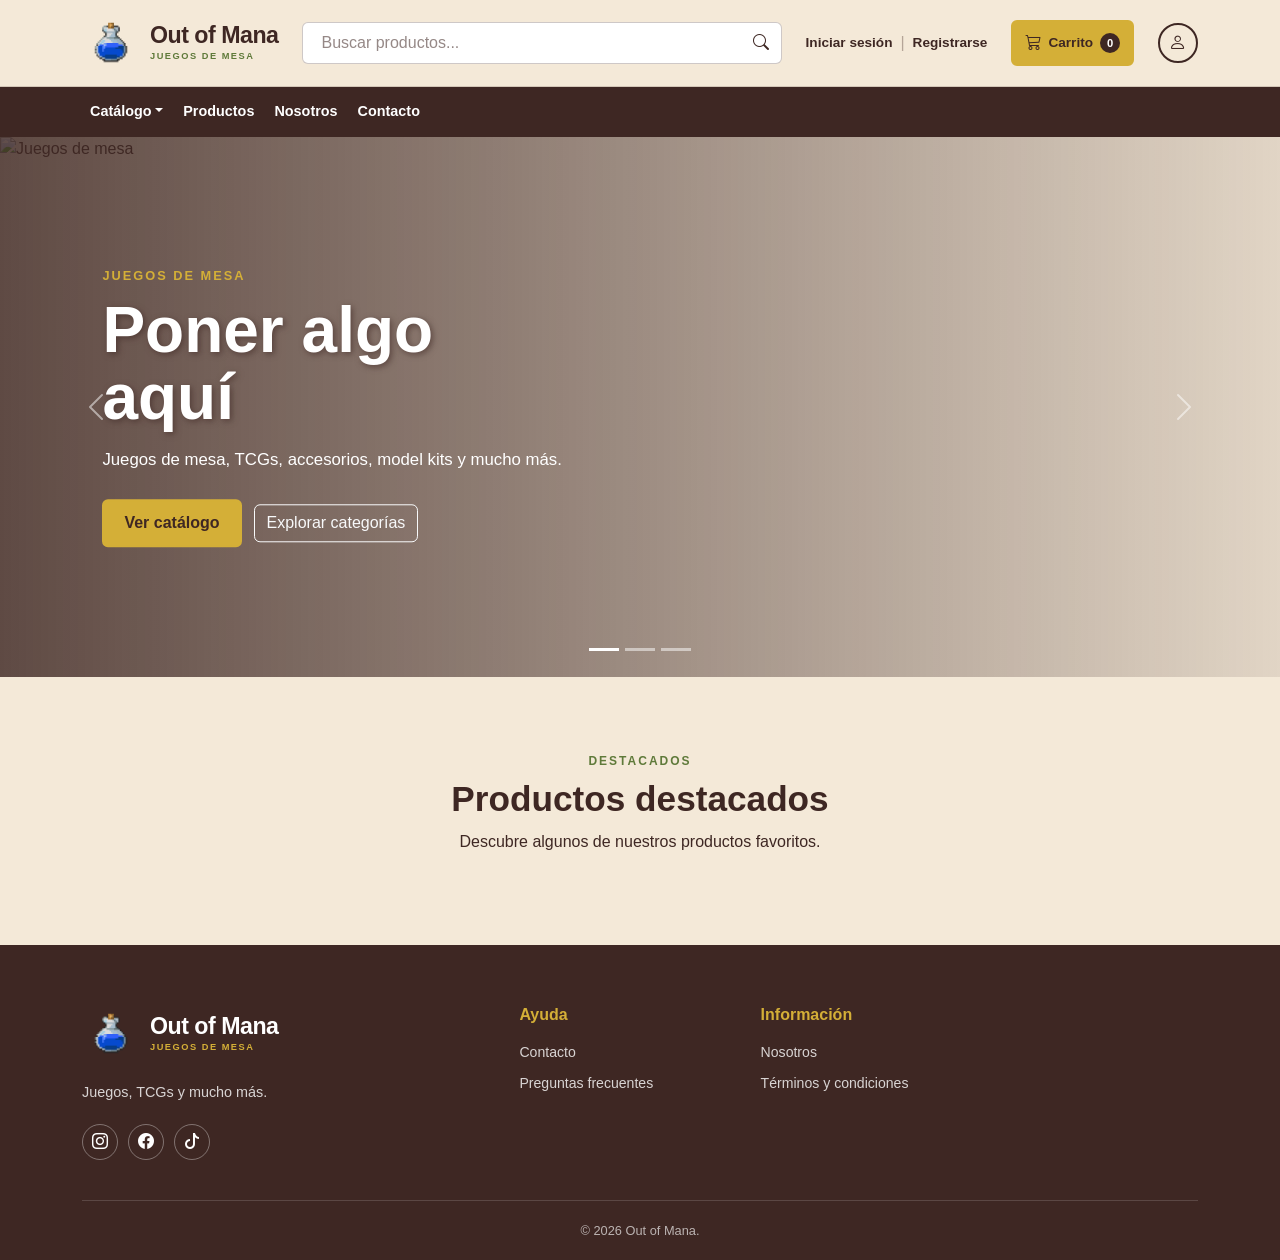
==== frontend/index.html @ 0619f375 "feat: add index structure with header and footer" ====
<!DOCTYPE html>
<html lang="es">

<head>
    <meta charset="UTF-8">
    <meta name="viewport" content="width=device-width, initial-scale=1.0">
    <title>Out of Mana | Juegos de mesa y más</title>

    <link href="https://cdn.jsdelivr.net/npm/bootstrap@5.3.3/dist/css/bootstrap.min.css" rel="stylesheet">
    <link rel="stylesheet" href="https://cdn.jsdelivr.net/npm/bootstrap-icons@1.11.3/font/bootstrap-icons.min.css">
    <link rel="stylesheet" href="css/styles.css">
</head>
<body>
    <header>
        <div class="top-navbar">
            <div class="container">
                <div class="top-navbar-content">

                    <a href="index.html" class="logo">
                        <div class="logo-icon">
                            <img src="img/logo.webp" alt="Out of Mana">
                        </div>
                        <div class="logo-text">
                            <span class="logo-title">Out of Mana</span>
                            <span class="logo-subtitle">JUEGOS DE MESA</span>
                        </div>
                    </a>

                    <form class="search-form" id="searchForm">
                        <input type="search" class="search-input" id="searchInput" placeholder="Buscar productos..."
                            aria-label="Buscar productos">

                        <button type="submit" class="search-button">
                            <i class="bi bi-search"></i>
                        </button>
                    </form>

                    <div class="account-links">
                        <a href="vista-usuario/login.html">Iniciar sesión</a>
                        <span>|</span>
                        <a href="vista-usuario/registro.html">Registrarse</a>
                    </div>

                    <a href="#" class="cart-button" data-bs-toggle="offcanvas" data-bs-target="#cartOffcanvas"
                        aria-controls="cartOffcanvas">

                        <i class="bi bi-cart3"></i>
                        <span id="cartSummary">Carrito</span>
                        <span class="cart-count" id="cartCount">0</span>
                    </a>
                    <a href="#" class="user-button">
                        <i class="bi bi-person"></i>
                    </a>

                </div>
            </div>
        </div>

        <nav class="main-navbar navbar navbar-expand-lg">
            <div class="container">

                <button class="navbar-toggler" type="button" data-bs-toggle="collapse" data-bs-target="#mainMenu"
                    aria-label="Abrir menú">

                    <i class="bi bi-list"></i>
                </button>

                <div class="collapse navbar-collapse" id="mainMenu">

                    <ul class="navbar-nav me-auto">

                        <li class="nav-item dropdown">
                            <a class="nav-link dropdown-toggle" href="#" data-bs-toggle="dropdown">Catálogo</a>

                            <ul class="dropdown-menu">
                                <li>
                                    <a class="dropdown-item" href="vista-usuario/productos.html">Todos los productos</a>
                                </li>

                                <li>
                                    <a class="dropdown-item" href="#">Juegos de mesa</a>
                                </li>

                                <li>
                                    <a class="dropdown-item" href="#">TCGs</a>
                                </li>

                                <li>
                                    <a class="dropdown-item" href="#">Accesorios TCG</a>
                                </li>

                                <li>
                                    <a class="dropdown-item" href="#">Model Kits</a>
                                </li>

                                <li>
                                    <a class="dropdown-item" href="#">TTRPGs</a>
                                </li>

                                <li>
                                    <a class="dropdown-item" href="#">Rompecabezas</a>
                                </li>
                            </ul>
                        </li>

                        <li class="nav-item">
                            <a class="nav-link" href="vista-usuario/productos.html">Productos</a>
                        </li>

                        <li class="nav-item">
                            <a class="nav-link" href="vista-usuario/nosotras.html">Nosotros</a>
                        </li>

                        <li class="nav-item">
                            <a class="nav-link" href="vista-usuario/contacto.html">Contacto</a>
                        </li>

                    </ul>

                </div>
            </div>
        </nav>
    </header>


    <main>
        <section class="hero">
            <div id="heroCarousel" class="carousel slide" data-bs-ride="carousel">
                <div class="carousel-indicators">
                    <button type="button" data-bs-target="#heroCarousel" data-bs-slide-to="0" class="active"
                        aria-label="Slide 1">
                    </button>

                    <button type="button" data-bs-target="#heroCarousel" data-bs-slide-to="1" aria-label="Slide 2">
                    </button>

                    <button type="button" data-bs-target="#heroCarousel" data-bs-slide-to="2" aria-label="Slide 3">
                    </button>
                </div>

                <div class="carousel-inner">
                    <div class="carousel-item active">
                        <img src="img/banner-1.jpg" class="d-block w-100" alt="Juegos de mesa">
                        <div class="hero-overlay">
                            <div class="hero-content">
                                <span class="hero-small-title">JUEGOS DE MESA</span>

                                <h1>Poner algo<br>aquí</h1>
                                <p>Juegos de mesa, TCGs, accesorios, model kits y mucho más.</p>

                                <div class="hero-buttons">
                                    <a href="vista-usuario/productos.html" class="btn btn-gold">Ver catálogo</a>
                                    <a href="#" class="btn btn-outline-light">Explorar categorías</a>
                                </div>
                            </div>
                        </div>
                    </div>

                    <div class="carousel-item">
                        <img src="img/banner-2.jpg" class="d-block w-100" alt="Juegos de cartas y estrategia">
                        <div class="hero-overlay">
                            <div class="hero-content">
                                <span class="hero-small-title">ESTRATEGIA Y COMPETICIÓN</span>

                                <h1>Age<br>of empires</h1>
                                <p>Encuentra nuevos juegos.</p>

                                <div class="hero-buttons">
                                    <a href="#" class="btn btn-gold">Ver catálogo</a>

                                    <a href="#" class="btn btn-outline-light">Ver TCGs</a>
                                </div>
                            </div>
                        </div>
                    </div>


                    <div class="carousel-item">
                        <img src="img/banner-3.jpg" class="d-block w-100" alt="Productos para coleccionistas">

                        <div class="hero-overlay">
                            <div class="hero-content">
                                <span class="hero-small-title">ACCESORIOS Y COLECCIONES</span>

                                <h1>Ni idea.<br> que poner</h1>
                                <p>Model kits, TTRPGs y accesorios.</p>

                                <div class="hero-buttons">
                                    <a href="vista-usuario/productos.html" class="btn btn-gold">Ver catálogo</a>

                                    <a href="#" class="btn btn-outline-light">Ver accesorios</a>
                                </div>
                            </div>
                        </div>
                    </div>

                </div>

                <button class="carousel-control-prev" type="button" data-bs-target="#heroCarousel" data-bs-slide="prev">
                    <span class="carousel-control-prev-icon"></span>
                    <span class="visually-hidden">Anterior</span>
                </button>

                <button class="carousel-control-next" type="button" data-bs-target="#heroCarousel" data-bs-slide="next">
                    <span class="carousel-control-next-icon"></span>
                    <span class="visually-hidden">Siguiente</span>
                </button>

            </div>
        </section>


        <section id="productos" class="products-section">
            <div class="container">
                <div class="section-heading">
                    <span>DESTACADOS</span>
                    <h2>Productos destacados</h2>
                    <p>Descubre algunos de nuestros productos favoritos.</p>
                </div>
                <div id="productList" class="row g-4"></div>
            </div>
        </section>
    </main>

    <div class="offcanvas offcanvas-end cart-offcanvas" tabindex="-1" id="cartOffcanvas"
        aria-labelledby="cartOffcanvasLabel">

        <div class="offcanvas-header">
            <h5 class="offcanvas-title" id="cartOffcanvasLabel">
                <i class="bi bi-cart3"></i>
                Tu carrito
            </h5>

            <button type="button" class="btn-close" data-bs-dismiss="offcanvas" aria-label="Cerrar"></button>
        </div>

        <div class="offcanvas-body">
            <div id="cartItems" class="cart-items">
                <div class="cart-empty" id="cartEmpty">
                    <i class="bi bi-cart-x"></i>
                    <p>Tu carrito está vacío.</p>
                </div>
            </div>

            <div class="cart-footer">
                <div class="cart-total">
                    <span>Total</span>
                    <strong id="cartTotal">$0</strong>
                </div>

                <a href="vista-usuario/carrito.html" class="btn btn-dark w-100">Ver carrito</a>
                <button type="button" class="btn btn-gold w-100" id="checkoutButton">Finalizar compra</button>
            </div>
        </div>
    </div>

    <footer class="footer">
        <div class="container">
            <div class="footer-content">
                <div class="footer-brand">
                    <a href="index.html" class="logo">
                        <div class="logo-icon">
                            <img src="img/logo.webp" alt="Out of Mana">
                        </div>

                        <div class="logo-text">
                            <span class="logo-title">Out of Mana</span>
                            <span class="logo-subtitle">JUEGOS DE MESA</span>
                        </div>
                    </a>

                    <p>Juegos, TCGs y mucho más.</p>

                    <div class="social-links">
                        <a href="https://www.instagram.com/" aria-label="Instagram">
                            <i class="bi bi-instagram"></i>
                        </a>

                        <a href="https://www.facebook.com/" aria-label="Facebook">
                            <i class="bi bi-facebook"></i>
                        </a>
                        <a href="https://www.tiktok.com/" aria-label="TikTok">
                            <i class="bi bi-tiktok"></i>
                        </a>
                    </div>

                </div>

                <div class="footer-column">
                    <h4>Ayuda</h4>
                    <a href="vista-usuario/contacto.html">Contacto</a>
                    <a href="vista-usuario/detalle-blog.html">Preguntas frecuentes</a>
                </div>

                <div class="footer-column">
                    <h4>Información</h4>
                    <a href="vista-usuario/nosotras.html">Nosotros</a>
                    <a href="#">Términos y condiciones</a>
                </div>
            </div>

            <div class="footer-bottom">
                <p>© 2026 Out of Mana.</p>
            </div>

        </div>
    </footer>

    <script src="https://cdn.jsdelivr.net/npm/bootstrap@5.3.3/dist/js/bootstrap.bundle.min.js"></script>
    <script src="js/script.js"></script>

</body>
</html>
---- frontend/css/styles.css ----
/*
16px → 1rem
20px → 1.25rem
24px → 1.5rem
32px → 2rem
40px → 2.5rem
48px → 3rem
64px → 4rem
80px → 5rem
*/

:root {
    --parchment: #F4E9D8;
    --primary: #3E2723;
    --ink-brown: #3E2723;
    --forest-moss: #5F7A3A;
    --wizard-gold: #D4AF37;
    --white: #FFFFFF;
    --border: rgba(62, 39, 35, 0.18);
    --shadow: 0 6px 18px rgba(62, 39, 35, 0.12);
    --shadow-hover: 0 12px 28px rgba(62, 39, 35, 0.20);
}

* {
    box-sizing: border-box;
}

body {
    margin: 0;
    background-color: var(--parchment);
    color: var(--ink-brown);
    font-family: Arial, Helvetica, sans-serif;
}

img {
    max-width: 100%;
}

a {
    color: var(--primary);
    text-decoration: none;
}

a:hover {
    color: var(--forest-moss);
}

button,input,select,textarea {
    font-family: inherit;
}

/* HEADER */

.top-navbar {
    background-color: var(--parchment);
    border-bottom: 1px solid var(--border);
    padding: 14px 0;
}

.top-navbar-content {
    display: flex;
    align-items: center;
    gap: 24px;
    width: 100%;
}

.logo {
    display: flex;
    align-items: center;
    gap: 10px;
    flex-shrink: 0;
    color: var(--primary);
    text-decoration: none;
}

.logo:hover {
    color: var(--primary);
}

.logo-icon {
    display: flex;
    align-items: center;
    justify-content: center;
}

.logo-icon img {
    display: block;
    width: 58px;
    height: 58px;
    object-fit: contain;
}

.logo-text {
    display: flex;
    flex-direction: column;
    line-height: 1;
}

.logo-title {
    color: var(--primary);
    font-size: 1.45rem;
    font-weight: 800;
    letter-spacing: -0.5px;
}

.logo-subtitle {
    margin-top: 5px;
    color: var(--forest-moss);
    font-size: 0.58rem;
    font-weight: 700;
    letter-spacing: 1.5px;
}

/* BUSCADOR */

.search-form {
    display: flex;
    align-items: center;
    flex: 1;
    min-width: 180px;
    max-width: 560px;
    margin: 0 auto;
}

.search-input {
    width: 100%;
    height: 42px;
    padding: 0 50px 0 18px;
    background-color: var(--white);
    border: 1px solid rgba(62, 39, 35, 0.25);
    border-radius: 6px;
    color: var(--ink-brown);
    outline: none;
}

.search-input::placeholder {
    color: rgba(62, 39, 35, 0.55);
}

.search-input:focus {
    border-color: var(--wizard-gold);
    box-shadow: 0 0 0 3px rgba(212, 175, 55, 0.15);
}

.search-button {
    width: 42px;
    height: 42px;
    margin-left: -42px;
    border: none;
    background: transparent;
    color: var(--primary);
    font-size: 1rem;
    cursor: pointer;
}

.search-button:hover {
    color: var(--forest-moss);
}

/* CUENTA */

.account-links {
    display: flex;
    align-items: center;
    gap: 8px;
    flex-shrink: 0;
    white-space: nowrap;
}

.account-links a {
    color: var(--primary);
    font-size: 0.85rem;
    font-weight: 600;
    text-decoration: none;
}

.account-links a:hover {
    color: var(--forest-moss);
}

.account-links span {
    color: rgba(62, 39, 35, 0.35);
}

/* CARRITO */

.cart-button {
    display: inline-flex;
    align-items: center;
    justify-content: center;
    gap: 7px;
    flex-shrink: 0;
    padding: 9px 12px;
    background-color: var(--wizard-gold);
    border: 2px solid var(--wizard-gold);
    border-radius: 6px;
    color: var(--primary);
    font-size: 0.85rem;
    font-weight: 700;
    text-decoration: none;
    transition: all 0.2s ease;
}

.cart-button:hover {
    background-color: var(--primary);
    border-color: var(--primary);
    color: var(--white);
}

.cart-button i {
    font-size: 1rem;
}

.cart-count {
    display: inline-flex;
    align-items: center;
    justify-content: center;
    min-width: 20px;
    height: 20px;
    padding: 0 5px;
    background-color: var(--primary);
    border-radius: 50%;
    color: var(--white);
    font-size: 0.7rem;
}

.cart-button:hover .cart-count {
    background-color: var(--wizard-gold);
    color: var(--primary);
}

/* USUARIO */

.user-button {
    display: flex;
    align-items: center;
    justify-content: center;
    width: 40px;
    height: 40px;
    flex-shrink: 0;
    border: 2px solid var(--primary);
    border-radius: 50%;
    color: var(--primary);
    font-size: 1.1rem;
    text-decoration: none;
    transition: all 0.2s ease;
}

.user-button:hover {
    background-color: var(--primary);
    color: var(--white);
}

/* NAVBAR */

.main-navbar {
    background-color: var(--primary) !important;
    padding: 0;
}

.main-navbar .navbar-nav {
    gap: 4px;
}

.main-navbar .nav-link {
    padding: 14px 18px;
    color: var(--white) !important;
    font-size: 0.9rem;
    font-weight: 600;
    transition: background-color 0.2s ease, color 0.2s ease;
}

.main-navbar .nav-link:hover,
.main-navbar .nav-link:focus,
.main-navbar .nav-link.active {
    background-color: var(--ink-brown);
    color: var(--wizard-gold) !important;
}

.main-navbar .navbar-toggler {
    margin: 8px 0;
    padding: 6px 10px;
    border: 1px solid rgba(255, 255, 255, 0.5);
    color: var(--white);
}

.main-navbar .navbar-toggler:focus {
    box-shadow: none;
}

.main-navbar .navbar-toggler i {
    font-size: 1.4rem;
}

/* DROPDOWN */

.main-navbar .dropdown-menu {
    margin-top: 0;
    padding: 8px 0;
    background-color: var(--parchment);
    border: 1px solid var(--border);
    border-radius: 0 0 6px 6px;
    box-shadow: var(--shadow);
}

.main-navbar .dropdown-item {
    padding: 9px 18px;
    color: var(--ink-brown);
    font-size: 0.85rem;
}

.main-navbar .dropdown-item:hover,
.main-navbar .dropdown-item:focus {
    background-color: var(--primary);
    color: var(--white);
}

/* INFORMACIÓN DE ENVÍOS */

.shipping-info {
    display: flex;
    align-items: center;
    gap: 7px;
    margin-left: auto;
    color: var(--white);
    font-size: 0.85rem;
    font-weight: 600;
    white-space: nowrap;
}

.shipping-info i {
    color: var(--wizard-gold);
    font-size: 1rem;
}

/* HERO / CAROUSEL */

.hero {
    width: 100%;
}

.hero .carousel-item {
    height: 540px;
    position: relative;
}

.hero .carousel-item img {
    width: 100%;
    height: 100%;
    object-fit: cover;
}

.hero-overlay {
    position: absolute;
    inset: 0;
    background: linear-gradient(
        90deg,
        rgba(62, 39, 35, 0.82) 0%,
        rgba(62, 39, 35, 0.55) 40%,
        rgba(62, 39, 35, 0.10) 100%
    );
}

.hero-content {
    position: absolute;
    top: 50%;
    left: 8%;
    max-width: 600px;
    transform: translateY(-50%);
    color: var(--white);
}

.hero-small-title {
    display: block;
    margin-bottom: 12px;
    color: var(--wizard-gold);
    font-size: 0.8rem;
    font-weight: 800;
    letter-spacing: 2px;
}

.hero-content h1 {
    margin: 0 0 16px;
    color: var(--white);
    font-size: clamp(2.4rem, 5vw, 4.5rem);
    font-weight: 800;
    line-height: 1.05;
    text-shadow: 2px 2px 6px rgba(62, 39, 35, 0.6);
}

.hero-content p {
    max-width: 520px;
    margin-bottom: 25px;
    color: var(--white);
    font-size: 1.05rem;
    line-height: 1.6;
}

.hero-buttons {
    display: flex;
    align-items: center;
    gap: 12px;
    flex-wrap: wrap;
}

.slide-number {
    position: absolute;
    right: 8%;
    bottom: 45px;
    color: var(--white);
    font-size: 1rem;
    font-weight: 700;
    letter-spacing: 2px;
}

/* BOTONES */

.btn-gold {
    display: inline-flex;
    align-items: center;
    justify-content: center;
    background-color: var(--wizard-gold);
    border: 2px solid var(--wizard-gold);
    border-radius: 6px;
    color: var(--primary);
    font-weight: 700;
    padding: 10px 20px;
    transition: all 0.2s ease;
}

.btn-gold:hover {
    background-color: var(--primary);
    border-color: var(--primary);
    color: var(--white);
}

.btn-dark {
    background-color: var(--primary);
    border-color: var(--primary);
    color: var(--white);
    font-weight: 700;
}

.btn-dark:hover {
    background-color: var(--ink-brown);
    border-color: var(--ink-brown);
    color: var(--white);
}

/* SECCIONES */

.products-section,
.categories-section {
    padding: 75px 0;
}

.products-section {
    background-color: var(--parchment);
}

.categories-section {
    background-color: rgba(62, 39, 35, 0.035);
}

.section-heading {
    margin-bottom: 40px;
    text-align: center;
}

.section-heading > span {
    display: block;
    margin-bottom: 8px;
    color: var(--forest-moss);
    font-size: 0.75rem;
    font-weight: 800;
    letter-spacing: 2px;
}

.section-heading h2 {
    margin-bottom: 10px;
    color: var(--primary);
    font-size: 2.2rem;
    font-weight: 800;
}

.section-heading p {
    margin: 0;
    color: var(--ink-brown);
}

/* PRODUCTOS */

.product-card {
    height: 100%;
    overflow: hidden;
    background-color: var(--parchment);
    border: 1px solid var(--border);
    border-radius: 10px;
    box-shadow: var(--shadow);
    transition: transform 0.25s ease, box-shadow 0.25s ease;
}

.product-card:hover {
    transform: translateY(-5px);
    box-shadow: var(--shadow-hover);
}

.product-card img {
    display: block;
    width: 100%;
    height: 240px;
    object-fit: contain;
    background-color: var(--white);
    padding: 16px;
}

.product-card .card-body {
    padding: 20px;
}

.product-card .card-title {
    margin-bottom: 8px;
    color: var(--primary);
    font-size: 1.1rem;
    font-weight: 700;
}

.product-card .card-text {
    color: var(--ink-brown);
    font-size: 0.9rem;
}

.product-card .price {
    color: var(--forest-moss);
    font-size: 1.25rem;
    font-weight: 800;
}

.product-card .category {
    margin-bottom: 6px;
    color: var(--forest-moss);
    font-size: 0.72rem;
    font-weight: 700;
    letter-spacing: 1px;
    text-transform: uppercase;
}

.product-card .btn {
    width: 100%;
}

/* CATEGORÍAS */

.category-card {
    display: flex;
    align-items: center;
    gap: 18px;
    min-height: 170px;
    position: relative;
    padding: 25px;
    background-color: var(--parchment);
    border: 1px solid var(--border);
    border-radius: 10px;
    color: var(--ink-brown);
    box-shadow: var(--shadow);
    transition: all 0.25s ease;
}

.category-card:hover {
    background-color: var(--primary);
    color: var(--white);
    transform: translateY(-5px);
    box-shadow: var(--shadow-hover);
}

.category-icon {
    display: flex;
    align-items: center;
    justify-content: center;
    width: 65px;
    height: 65px;
    flex-shrink: 0;
    background-color: rgba(95, 122, 58, 0.12);
    border-radius: 8px;
}

.category-icon i {
    color: var(--forest-moss);
    font-size: 2rem;
}

.category-card:hover .category-icon {
    background-color: rgba(212, 175, 55, 0.15);
}

.category-card:hover .category-icon i {
    color: var(--wizard-gold);
}

.category-card h3 {
    margin-bottom: 7px;
    color: var(--primary);
    font-size: 1.1rem;
    font-weight: 800;
}

.category-card:hover h3 {
    color: var(--white);
}

.category-card p {
    margin: 0;
    color: var(--ink-brown);
    font-size: 0.85rem;
    line-height: 1.5;
}

.category-card:hover p {
    color: var(--white);
}

.category-card > .bi-arrow-right {
    margin-left: auto;
    color: var(--primary);
    font-size: 1.2rem;
}

.category-card:hover > .bi-arrow-right {
    color: var(--wizard-gold);
}

/* FILTROS CATÁLOGO */

.catalog-filters {
    margin-bottom: 30px;
    padding: 20px;
    background-color: var(--parchment);
    border: 1px solid var(--border);
    border-radius: 8px;
    box-shadow: var(--shadow);
}

.catalog-filters .form-control,
.catalog-filters .form-select {
    border-color: var(--border);
}

.catalog-filters .form-control:focus,
.catalog-filters .form-select:focus {
    border-color: var(--wizard-gold);
    box-shadow: 0 0 0 3px rgba(212, 175, 55, 0.15);
}

/* DETALLE DE PRODUCTO */

.product-detail {
    padding: 30px;
    background-color: var(--parchment);
    border: 1px solid var(--border);
    border-radius: 10px;
    box-shadow: var(--shadow);
}

.product-detail-image {
    width: 100%;
    max-height: 500px;
    object-fit: contain;
    background-color: var(--white);
    border-radius: 8px;
    padding: 20px;
}

.product-detail h1 {
    color: var(--primary);
    font-weight: 800;
}

.product-detail .price {
    color: var(--forest-moss);
    font-size: 2rem;
    font-weight: 800;
}

/* FORMULARIOS */

.form-control,
.form-select {
    background-color: var(--white);
    border: 1px solid var(--border);
    border-radius: 6px;
    color: var(--ink-brown);
}

.form-control:focus,
.form-select:focus {
    border-color: var(--wizard-gold);
    box-shadow: 0 0 0 3px rgba(212, 175, 55, 0.15);
}

.form-label {
    color: var(--primary);
    font-weight: 700;
}

/* CONTENIDO GENERAL */

.content-box {
    padding: 30px;
    background-color: var(--parchment);
    border: 1px solid var(--border);
    border-radius: 10px;
    box-shadow: var(--shadow);
}

.content-box h1,
.content-box h2,
.content-box h3 {
    color: var(--primary);
    font-weight: 800;
}

/* CARRITO */

.cart-offcanvas {
    background-color: var(--parchment);
    color: var(--ink-brown);
}

.cart-offcanvas .offcanvas-header {
    background-color: var(--primary);
    color: var(--white);
}

.cart-offcanvas .offcanvas-title {
    font-weight: 700;
}

.cart-offcanvas .btn-close {
    filter: invert(1);
}

.cart-items {
    min-height: 200px;
}

.cart-empty {
    display: flex;
    align-items: center;
    justify-content: center;
    flex-direction: column;
    min-height: 250px;
    color: var(--ink-brown);
    text-align: center;
}

.cart-empty i {
    margin-bottom: 12px;
    color: var(--primary);
    font-size: 3rem;
}

.cart-empty p {
    margin-bottom: 20px;
}

.cart-item {
    padding: 15px 0;
    border-bottom: 1px solid var(--border);
}

.cart-item:last-child {
    border-bottom: none;
}

.cart-item img {
    width: 70px;
    height: 70px;
    object-fit: contain;
    background-color: var(--white);
    border-radius: 6px;
}

.cart-footer {
    margin-top: 20px;
    padding-top: 20px;
    border-top: 1px solid var(--border);
}

.cart-total {
    display: flex;
    justify-content: space-between;
    align-items: center;
    margin-bottom: 15px;
    color: var(--primary);
    font-size: 1.25rem;
}

.cart-total strong {
    color: var(--forest-moss);
}

/* FOOTER */

.footer {
    background-color: var(--primary);
    color: var(--white);
    padding: 60px 0 20px;
}

.footer-content {
    display: grid;
    grid-template-columns: 2fr 1fr 1fr 1fr;
    gap: 45px;
    padding-bottom: 40px;
}

.footer .logo {
    margin-bottom: 18px;
}

.footer .logo-title {
    color: var(--white);
}

.footer .logo-subtitle {
    color: var(--wizard-gold);
}

.footer-brand p {
    max-width: 300px;
    color: rgba(255, 255, 255, 0.8);
    font-size: 0.9rem;
    line-height: 1.6;
}

.footer-column {
    display: flex;
    flex-direction: column;
    gap: 10px;
}

.footer-column h4 {
    margin-bottom: 8px;
    color: var(--wizard-gold);
    font-size: 1rem;
    font-weight: 800;
}

.footer-column a {
    color: rgba(255, 255, 255, 0.8);
    font-size: 0.88rem;
}

.footer-column a:hover {
    color: var(--wizard-gold);
}

.social-links {
    display: flex;
    gap: 10px;
    margin-top: 20px;
}

.social-links a {
    display: flex;
    align-items: center;
    justify-content: center;
    width: 36px;
    height: 36px;
    border: 1px solid rgba(255, 255, 255, 0.35);
    border-radius: 50%;
    color: var(--white);
    transition: all 0.2s ease;
}

.social-links a:hover {
    background-color: var(--wizard-gold);
    border-color: var(--wizard-gold);
    color: var(--primary);
}

.footer-bottom {
    padding-top: 20px;
    border-top: 1px solid rgba(255, 255, 255, 0.15);
    text-align: center;
}

.footer-bottom p {
    margin: 0;
    color: rgba(255, 255, 255, 0.65);
    font-size: 0.8rem;
}
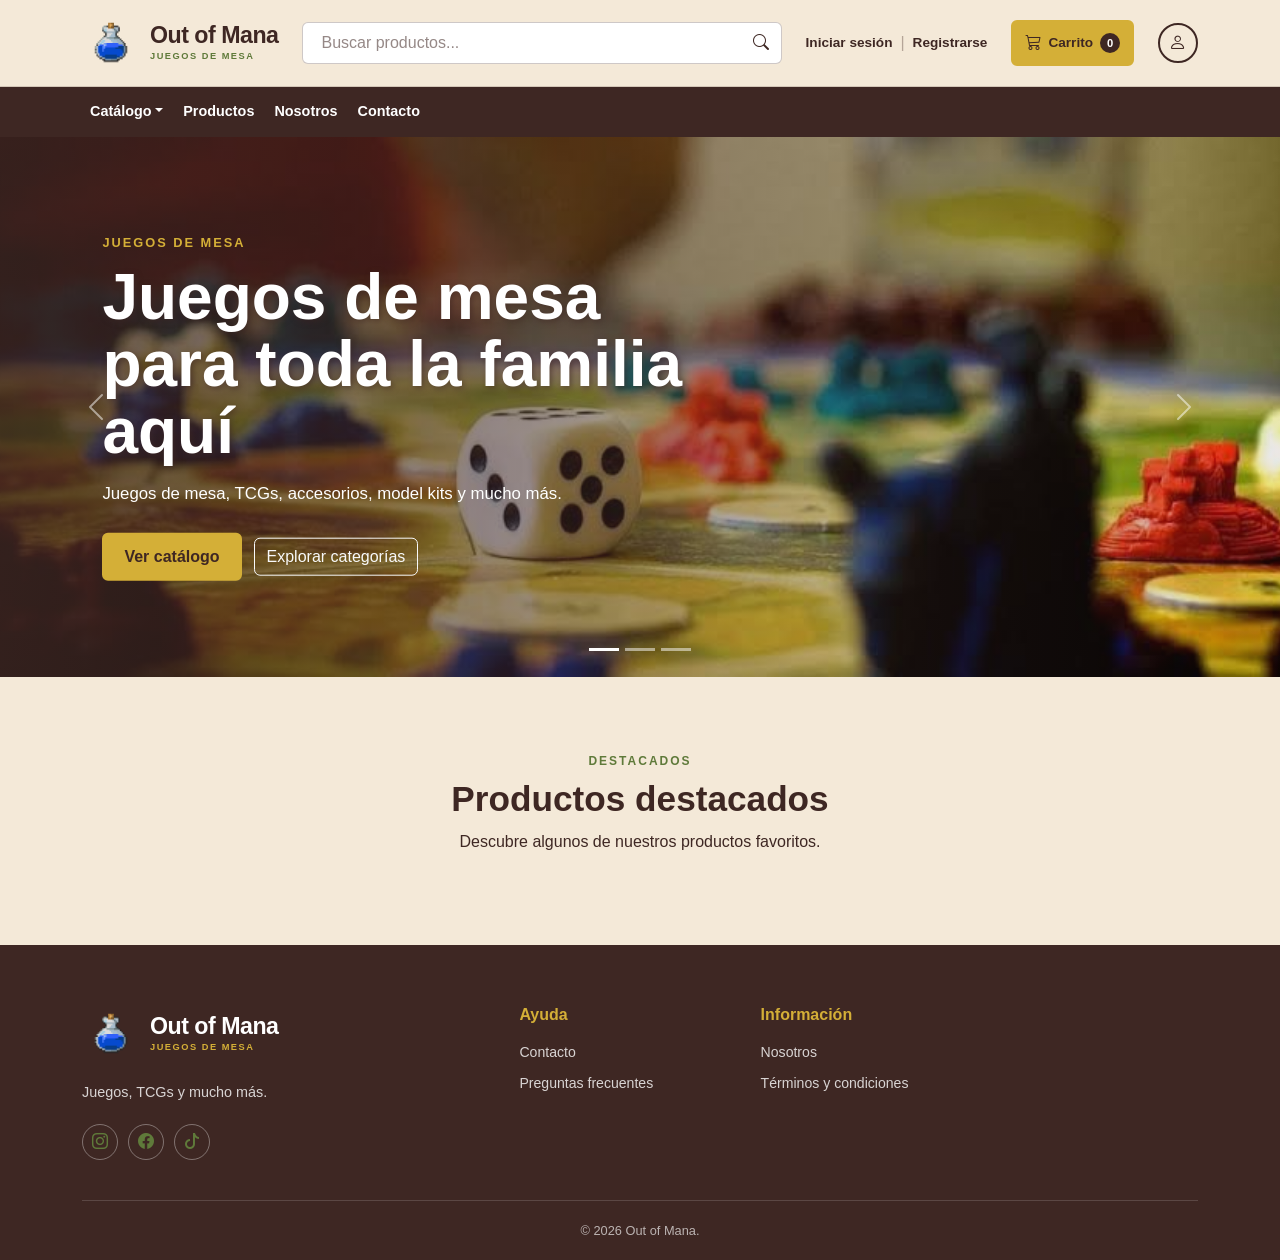
==== commit 85a26d31: "feat: add contacto, detalle-blog, nosotras" ====
--- a/frontend/index.html
+++ b/frontend/index.html
@@ -56,49 +56,77 @@
             </div>
         </div>
 
-        <nav class="main-navbar navbar navbar-expand-lg">
+      <nav class="main-navbar navbar navbar-expand-lg">
             <div class="container">
 
                 <button class="navbar-toggler" type="button" data-bs-toggle="collapse" data-bs-target="#mainMenu"
                     aria-label="Abrir menú">
-
                     <i class="bi bi-list"></i>
                 </button>
 
                 <div class="collapse navbar-collapse" id="mainMenu">
-
                     <ul class="navbar-nav me-auto">
-
                         <li class="nav-item dropdown">
-                            <a class="nav-link dropdown-toggle" href="#" data-bs-toggle="dropdown">Catálogo</a>
-
+                            <a class="nav-link dropdown-toggle" data-bs-toggle="dropdown">Catálogo</a>
                             <ul class="dropdown-menu">
                                 <li>
                                     <a class="dropdown-item" href="vista-usuario/productos.html">Todos los productos</a>
                                 </li>
 
-                                <li>
-                                    <a class="dropdown-item" href="#">Juegos de mesa</a>
-                                </li>
-
-                                <li>
-                                    <a class="dropdown-item" href="#">TCGs</a>
-                                </li>
-
-                                <li>
-                                    <a class="dropdown-item" href="#">Accesorios TCG</a>
-                                </li>
-
-                                <li>
-                                    <a class="dropdown-item" href="#">Model Kits</a>
-                                </li>
-
-                                <li>
-                                    <a class="dropdown-item" href="#">TTRPGs</a>
-                                </li>
-
-                                <li>
-                                    <a class="dropdown-item" href="#">Rompecabezas</a>
+                                <li class="dropdown-submenu">
+                                    <a class="dropdown-item dropdown-toggle">Juegos de mesa</a>
+                                    <ul class="dropdown-menu">
+                                        <li><a class="dropdown-item" href="vista-usuario/productos.html">Todos</a></li>
+                                        <li><a class="dropdown-item" href="vista-usuario/productos.html?categoria=juegos-de-mesa&subcategoria=estrategia">Juegos de estrategia</a></li>
+                                        <li><a class="dropdown-item" href="vista-usuario/productos.html?categoria=juegos-de-mesa&subcategoria=familiares">Juegos familiares</a></li>
+                                        <li><a class="dropdown-item" href="vista-usuario/productos.html?categoria=juegos-de-mesa&subcategoria=party">Juegos party</a></li>
+                                        <li><a class="dropdown-item" href="vista-usuario/productos.html?categoria=juegos-de-mesa&subcategoria=cartas">Juegos de cartas</a></li>
+                                        <li><a class="dropdown-item" href="vista-usuario/productos.html?categoria=juegos-de-mesa&subcategoria=expansiones">Expansiones</a></li>
+                                    </ul>
+                                </li>
+
+                                <li class="dropdown-submenu">
+                                    <a class="dropdown-item dropdown-toggle">TCG</a>
+                                    <ul class="dropdown-menu">
+                                        <li><a class="dropdown-item" href="vista-usuario/productos.html?categoria=tcg">Todo TCG</a></li>
+                                        <li><a class="dropdown-item" href="vista-usuario/productos.html?categoria=tcg&subcategoria=pokemon">Pok&eacute;mon TCG</a></li>
+                                        <li><a class="dropdown-item" href="vista-usuario/productos.html?categoria=tcg&subcategoria=magic">Magic: The Gathering</a></li>
+                                        <li><a class="dropdown-item" href="vista-usuario/productos.html?categoria=tcg&subcategoria=yugioh">Yu-Gi-Oh!</a></li>
+                                    </ul>
+                                </li>
+
+                                <li class="dropdown-submenu">
+                                    <a class="dropdown-item dropdown-toggle">Accesorios</a>
+                                    <ul class="dropdown-menu">
+                                        <li><a class="dropdown-item" href="vista-usuario/productos.html?categoria=accesorios">Todos</a></li>
+                                        <li><a class="dropdown-item" href="vista-usuario/productos.html?categoria=accesorios&subcategoria=sleeves">Sleeves</a></li>
+                                        <li><a class="dropdown-item" href="vista-usuario/productos.html?categoria=accesorios&subcategoria=deck-boxes">Deck boxes</a></li>
+                                        <li><a class="dropdown-item" href="vista-usuario/productos.html?categoria=accesorios&subcategoria=binders">Binders</a></li>
+                                        <li><a class="dropdown-item" href="vista-usuario/productos.html?categoria=accesorios&subcategoria=playmats">Mousepads / Playmats</a></li>
+                                        <li><a class="dropdown-item" href="vista-usuario/productos.html?categoria=accesorios&subcategoria=xl-desk-mats">XL Desk Mats</a></li>
+                                        <li><a class="dropdown-item" href="vista-usuario/productos.html?categoria=accesorios&subcategoria=dados">Dados</a></li>
+                                        <li><a class="dropdown-item" href="vista-usuario/productos.html?categoria=accesorios&subcategoria=dice-sets">Dice sets</a></li>
+                                        <li><a class="dropdown-item" href="vista-usuario/productos.html?categoria=accesorios&subcategoria=dice-towers">Dice towers</a></li>
+                                    </ul>
+                                </li>
+
+                                <li class="dropdown-submenu">
+                                    <a class="dropdown-item dropdown-toggle">TTRPG</a>
+                                    <ul class="dropdown-menu">
+                                        <li><a class="dropdown-item" href="vista-usuario/productos.html?categoria=ttrpg">Todo TTRPG</a></li>
+                                        <li><a class="dropdown-item" href="vista-usuario/productos.html?categoria=ttrpg&subcategoria=dyd">Dungeons &amp; Dragons</a></li>
+                                        <li><a class="dropdown-item" href="vista-usuario/productos.html?categoria=ttrpg&subcategoria=cthulhu">Call of Cthulhu</a></li>
+                                    </ul>
+                                </li>
+
+                                <li class="dropdown-submenu">
+                                    <a class="dropdown-item dropdown-toggle">Rompecabezas</a>
+                                    <ul class="dropdown-menu">
+                                        <li><a class="dropdown-item" href="vista-usuario/productos.html?categoria=rompecabezas">Todos</a></li>
+                                        <li><a class="dropdown-item" href="vista-usuario/productos.html?categoria=rompecabezas&subcategoria=500-piezas">500 piezas</a></li>
+                                        <li><a class="dropdown-item" href="vista-usuario/productos.html?categoria=rompecabezas&subcategoria=1000-piezas">1000 piezas</a></li>
+                                        <li><a class="dropdown-item" href="vista-usuario/productos.html?categoria=rompecabezas&subcategoria=3d">Rompecabezas 3D</a></li>
+                                    </ul>
                                 </li>
                             </ul>
                         </li>
@@ -114,9 +142,7 @@
                         <li class="nav-item">
                             <a class="nav-link" href="vista-usuario/contacto.html">Contacto</a>
                         </li>
-
                     </ul>
-
                 </div>
             </div>
         </nav>
@@ -130,10 +156,8 @@
                     <button type="button" data-bs-target="#heroCarousel" data-bs-slide-to="0" class="active"
                         aria-label="Slide 1">
                     </button>
-
                     <button type="button" data-bs-target="#heroCarousel" data-bs-slide-to="1" aria-label="Slide 2">
                     </button>
-
                     <button type="button" data-bs-target="#heroCarousel" data-bs-slide-to="2" aria-label="Slide 3">
                     </button>
                 </div>
@@ -145,7 +169,7 @@
                             <div class="hero-content">
                                 <span class="hero-small-title">JUEGOS DE MESA</span>
 
-                                <h1>Poner algo<br>aquí</h1>
+                                <h1>Juegos de mesa para toda la familia<br>aquí</h1>
                                 <p>Juegos de mesa, TCGs, accesorios, model kits y mucho más.</p>
 
                                 <div class="hero-buttons">
@@ -157,17 +181,15 @@
                     </div>
 
                     <div class="carousel-item">
-                        <img src="img/banner-2.jpg" class="d-block w-100" alt="Juegos de cartas y estrategia">
+                        <img src="img/banner-2.jpeg" class="d-block w-100" alt="Juegos de cartas y estrategia">
                         <div class="hero-overlay">
                             <div class="hero-content">
                                 <span class="hero-small-title">ESTRATEGIA Y COMPETICIÓN</span>
-
-                                <h1>Age<br>of empires</h1>
+                                <h1>Pon aprueba<br>tus habilidades</h1>
                                 <p>Encuentra nuevos juegos.</p>
 
                                 <div class="hero-buttons">
                                     <a href="#" class="btn btn-gold">Ver catálogo</a>
-
                                     <a href="#" class="btn btn-outline-light">Ver TCGs</a>
                                 </div>
                             </div>
@@ -205,7 +227,6 @@
                     <span class="carousel-control-next-icon"></span>
                     <span class="visually-hidden">Siguiente</span>
                 </button>
-
             </div>
         </section>
 
--- a/frontend/css/styles.css
+++ b/frontend/css/styles.css
@@ -315,6 +315,61 @@
     color: var(--white);
 }
 
+/* SUBMENÚS DEL CATÁLOGO */
+
+.dropdown-submenu {
+    position: relative;
+}
+
+.dropdown-submenu > .dropdown-item.dropdown-toggle {
+    display: flex;
+    align-items: center;
+    justify-content: space-between;
+}
+
+.dropdown-submenu > .dropdown-item.dropdown-toggle::after {
+    margin-left: 10px;
+    transform: rotate(-90deg);
+}
+
+.dropdown-submenu > .dropdown-menu {
+    top: -9px;
+    left: 100%;
+    margin-left: 1px;
+    display: none;
+}
+
+.dropdown-submenu:hover > .dropdown-menu,
+.dropdown-submenu.show > .dropdown-menu {
+    display: block;
+}
+
+@media (max-width: 991.98px) {
+    .dropdown-submenu > .dropdown-menu {
+        position: static;
+        display: none;
+        margin-left: 0;
+        border: none;
+        border-radius: 0;
+        box-shadow: none;
+        padding-left: 14px;
+        background-color: rgba(0, 0, 0, 0.04);
+    }
+
+    .dropdown-submenu.show > .dropdown-menu {
+        display: block;
+    }
+
+    .dropdown-submenu > .dropdown-item.dropdown-toggle::after {
+        transform: rotate(0deg);
+        transition: transform 0.2s ease;
+    }
+
+    .dropdown-submenu.show > .dropdown-item.dropdown-toggle::after {
+        transform: rotate(-90deg);
+    }
+}
+
 /* INFORMACIÓN DE ENVÍOS */
 
 .shipping-info {
@@ -476,6 +531,7 @@
     letter-spacing: 2px;
 }
 
+.section-heading h1,
 .section-heading h2 {
     margin-bottom: 10px;
     color: var(--primary);
@@ -694,7 +750,6 @@
 .form-control:focus,
 .form-select:focus {
     border-color: var(--wizard-gold);
-    box-shadow: 0 0 0 3px rgba(212, 175, 55, 0.15);
 }
 
 .form-label {
@@ -799,6 +854,47 @@
     color: var(--forest-moss);
 }
 
+
+/* CONTACTO */
+
+.social-links-light a {
+    border-color: rgba(62, 39, 35, 0.15);
+    color: var(--forest-moss);
+}
+
+.social-links-light a:hover {
+    background-color: var(--primary);
+    border-color: var(--primary);
+    color: var(--wizard-gold);
+}
+
+.contact-info-list {
+    display: flex;
+    flex-direction: column;
+    gap: 14px;
+    margin: 20px 0 28px;
+    padding: 0;
+    list-style: none;
+}
+
+.contact-info-list li {
+    display: flex;
+    align-items: center;
+    gap: 14px;
+}
+
+.contact-info-list i {
+    flex-shrink: 0;
+    width: 22px;
+    color: var(--wizard-gold);
+    font-size: 1.15rem;
+    text-align: center;
+}
+
+.contact-info-list span {
+    color: var(--ink-brown);
+}
+
 /* FOOTER */
 
 .footer {
@@ -869,7 +965,7 @@
     height: 36px;
     border: 1px solid rgba(255, 255, 255, 0.35);
     border-radius: 50%;
-    color: var(--white);
+    color: var(--forest-moss);
     transition: all 0.2s ease;
 }
 
@@ -889,4 +985,4 @@
     margin: 0;
     color: rgba(255, 255, 255, 0.65);
     font-size: 0.8rem;
-}
+}
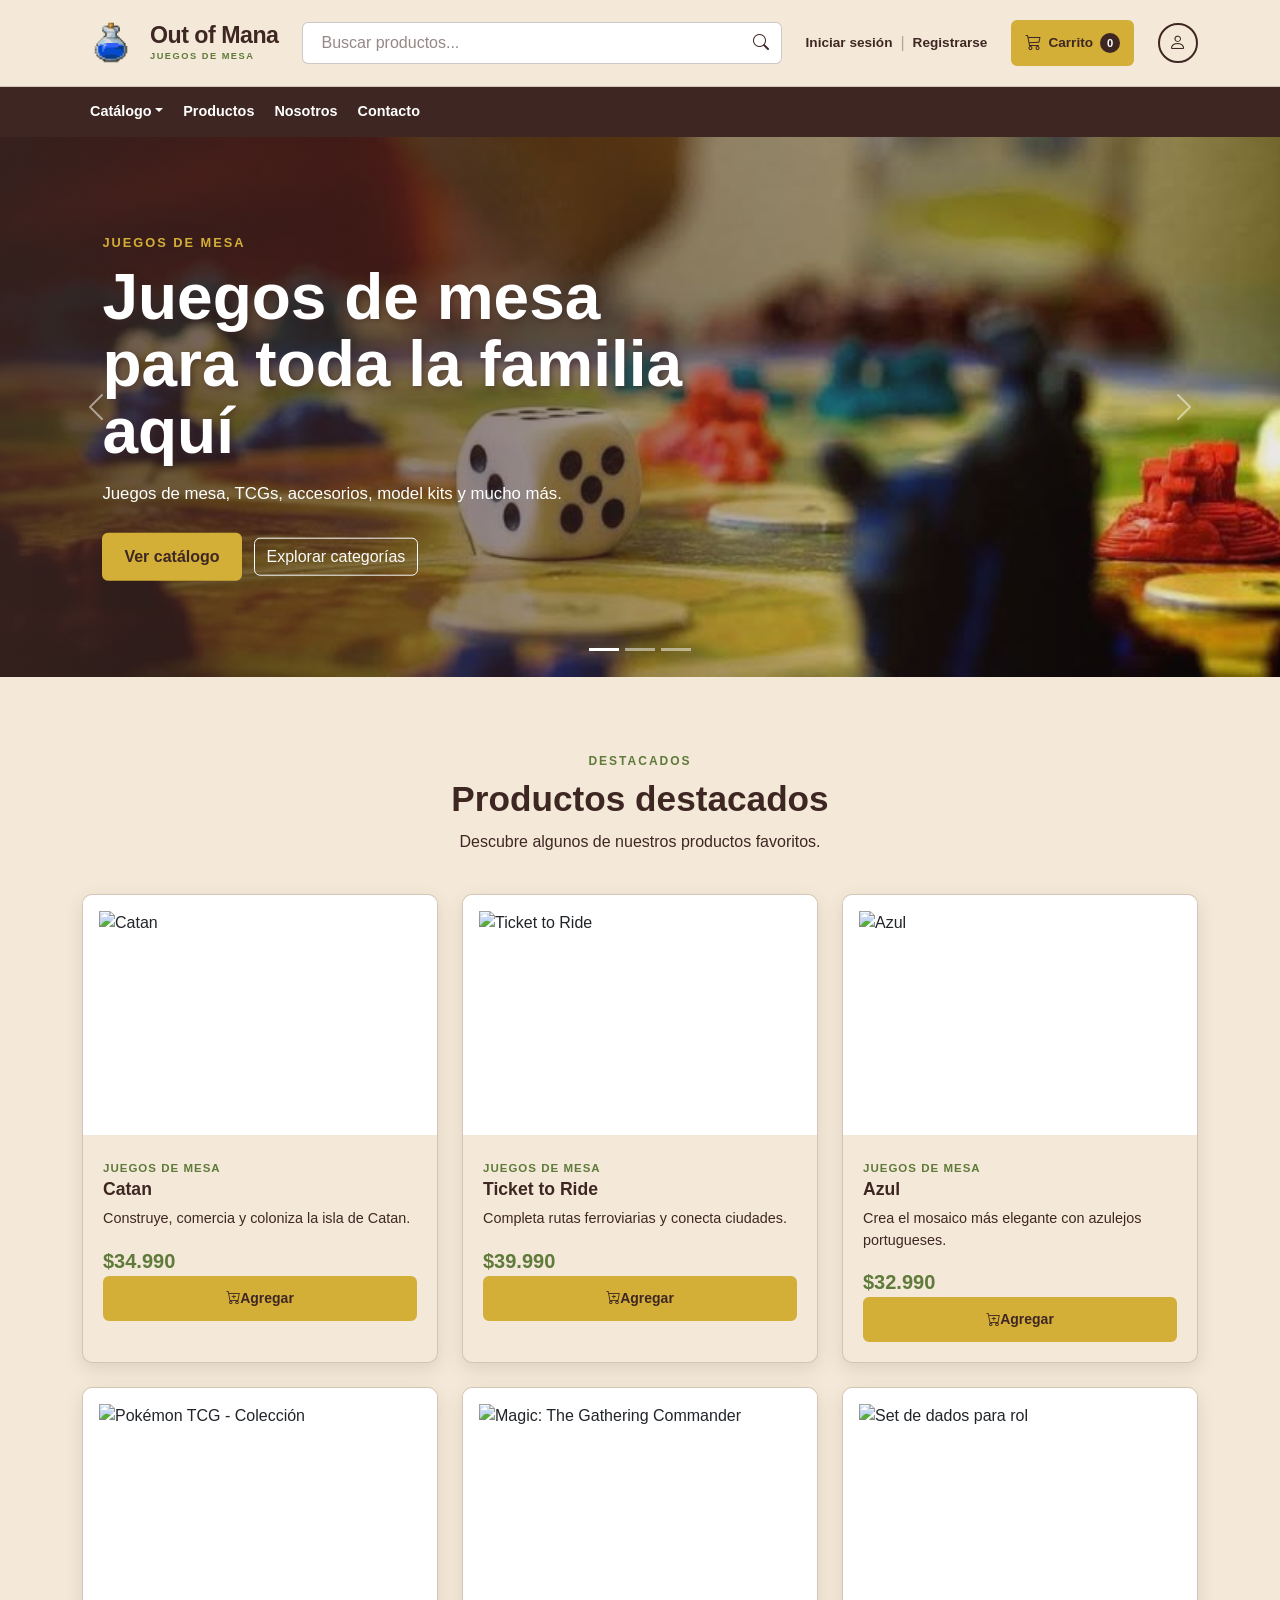
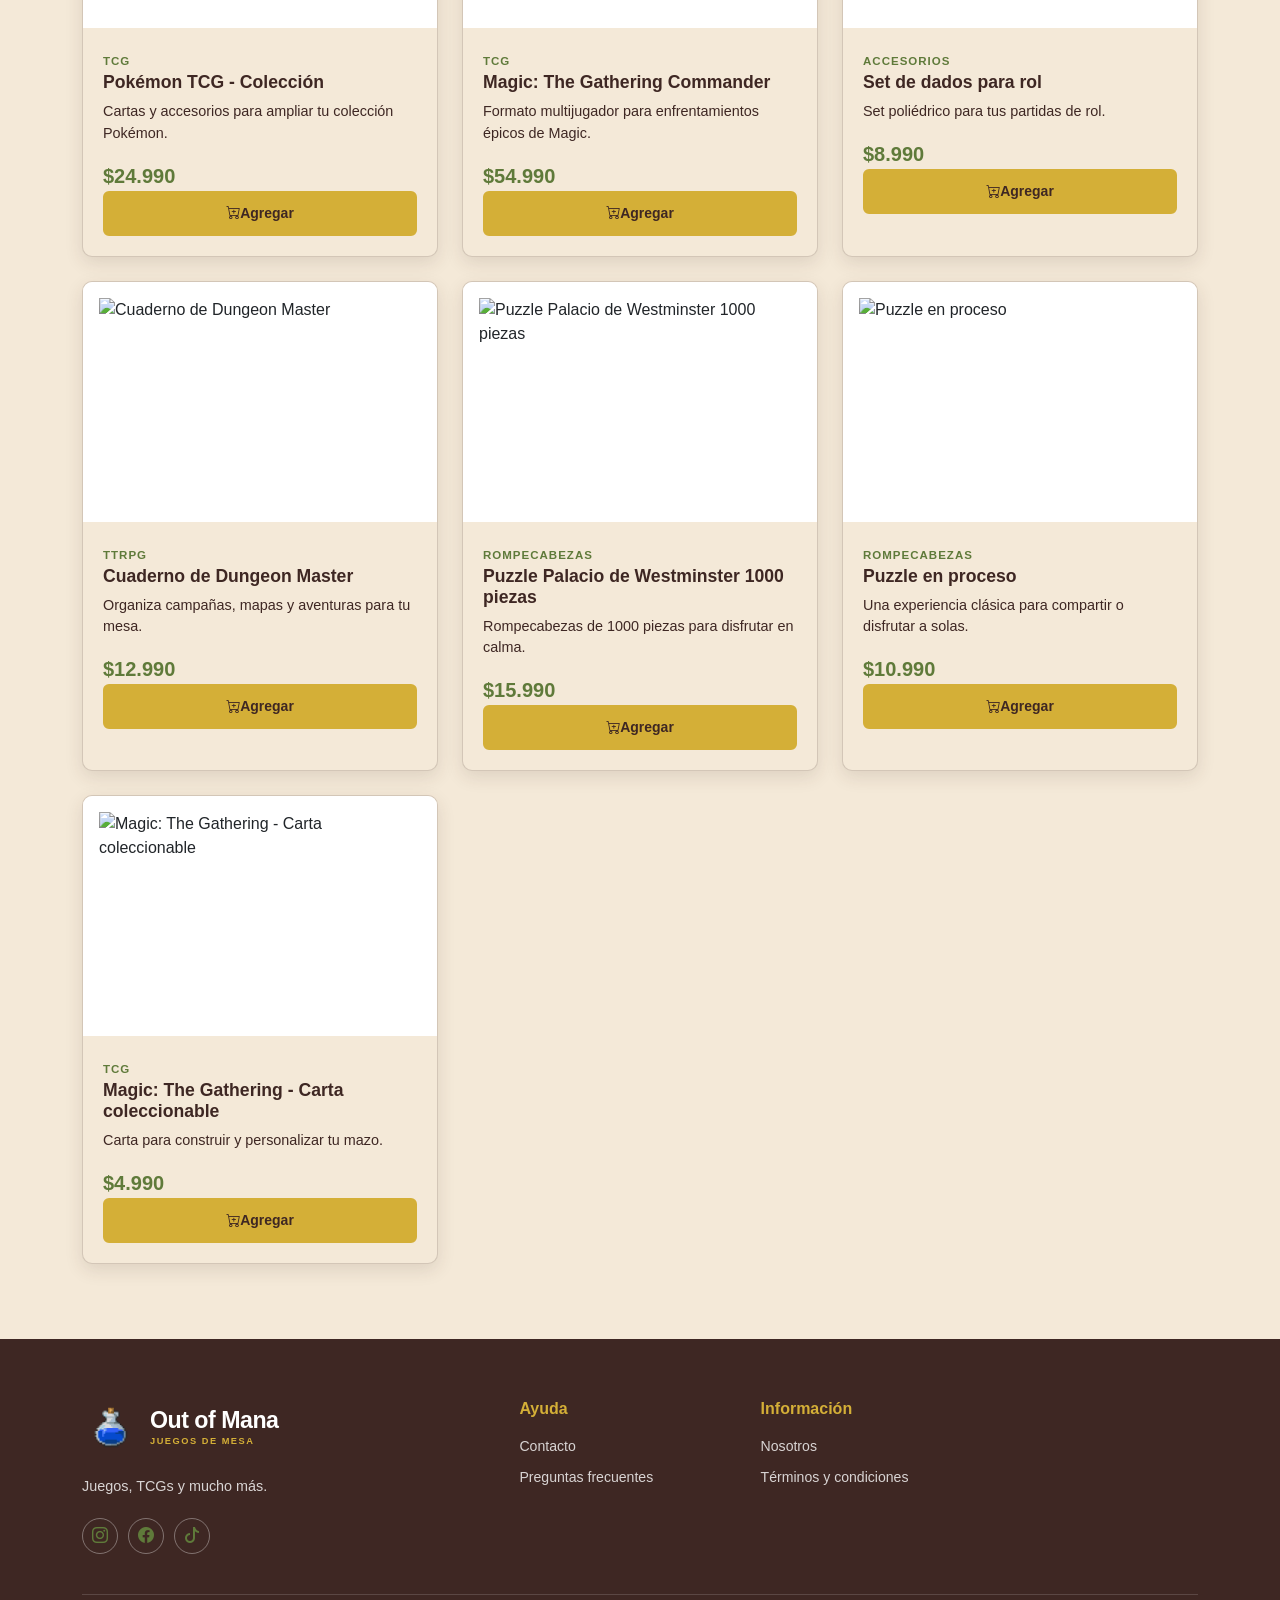
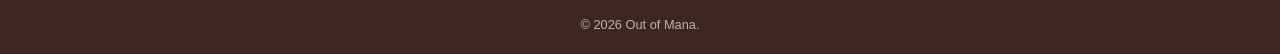
==== commit 1676e43b: "feat(cart): add cart page and public view integration" ====
--- a/frontend/index.html
+++ b/frontend/index.html
@@ -328,6 +328,8 @@
     </footer>
 
     <script src="https://cdn.jsdelivr.net/npm/bootstrap@5.3.3/dist/js/bootstrap.bundle.min.js"></script>
+    <script src="js/storage.js"></script>
+    <script src="js/carrito.js"></script>
     <script src="js/script.js"></script>
 
 </body>
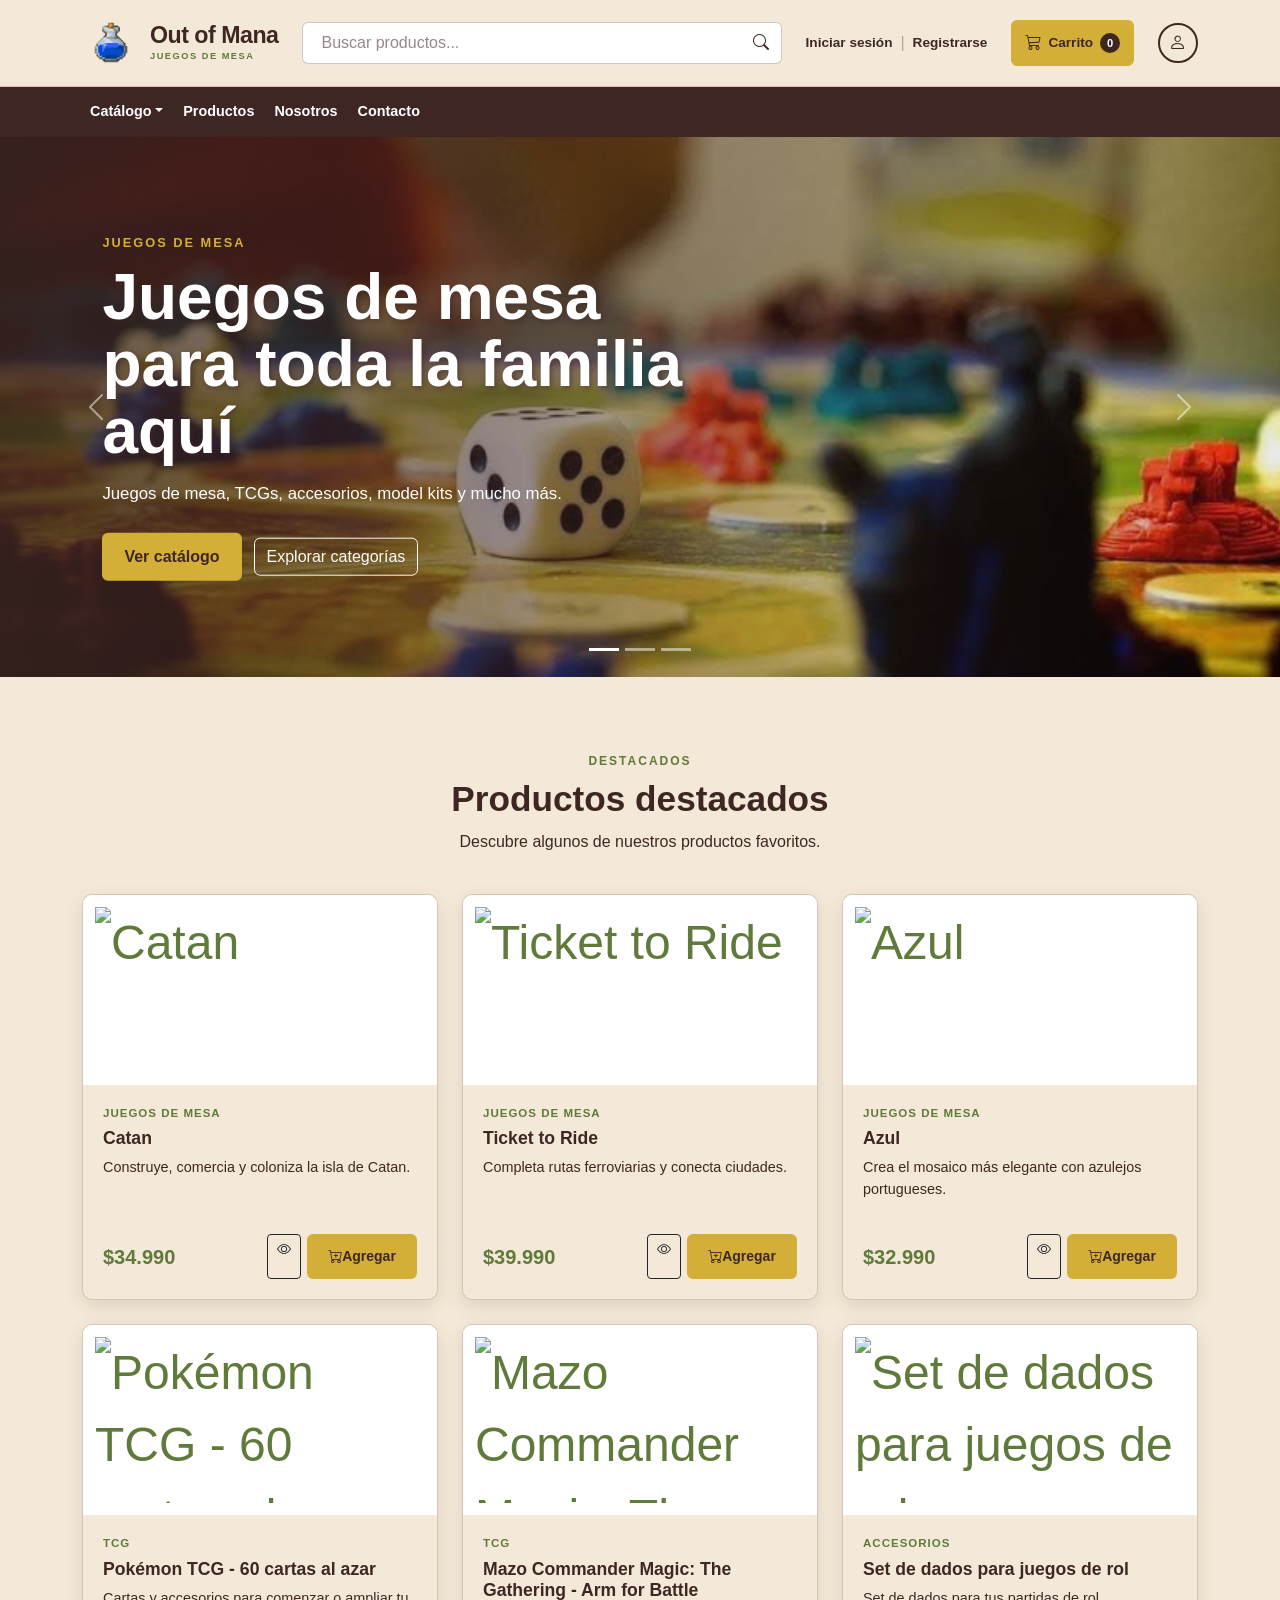
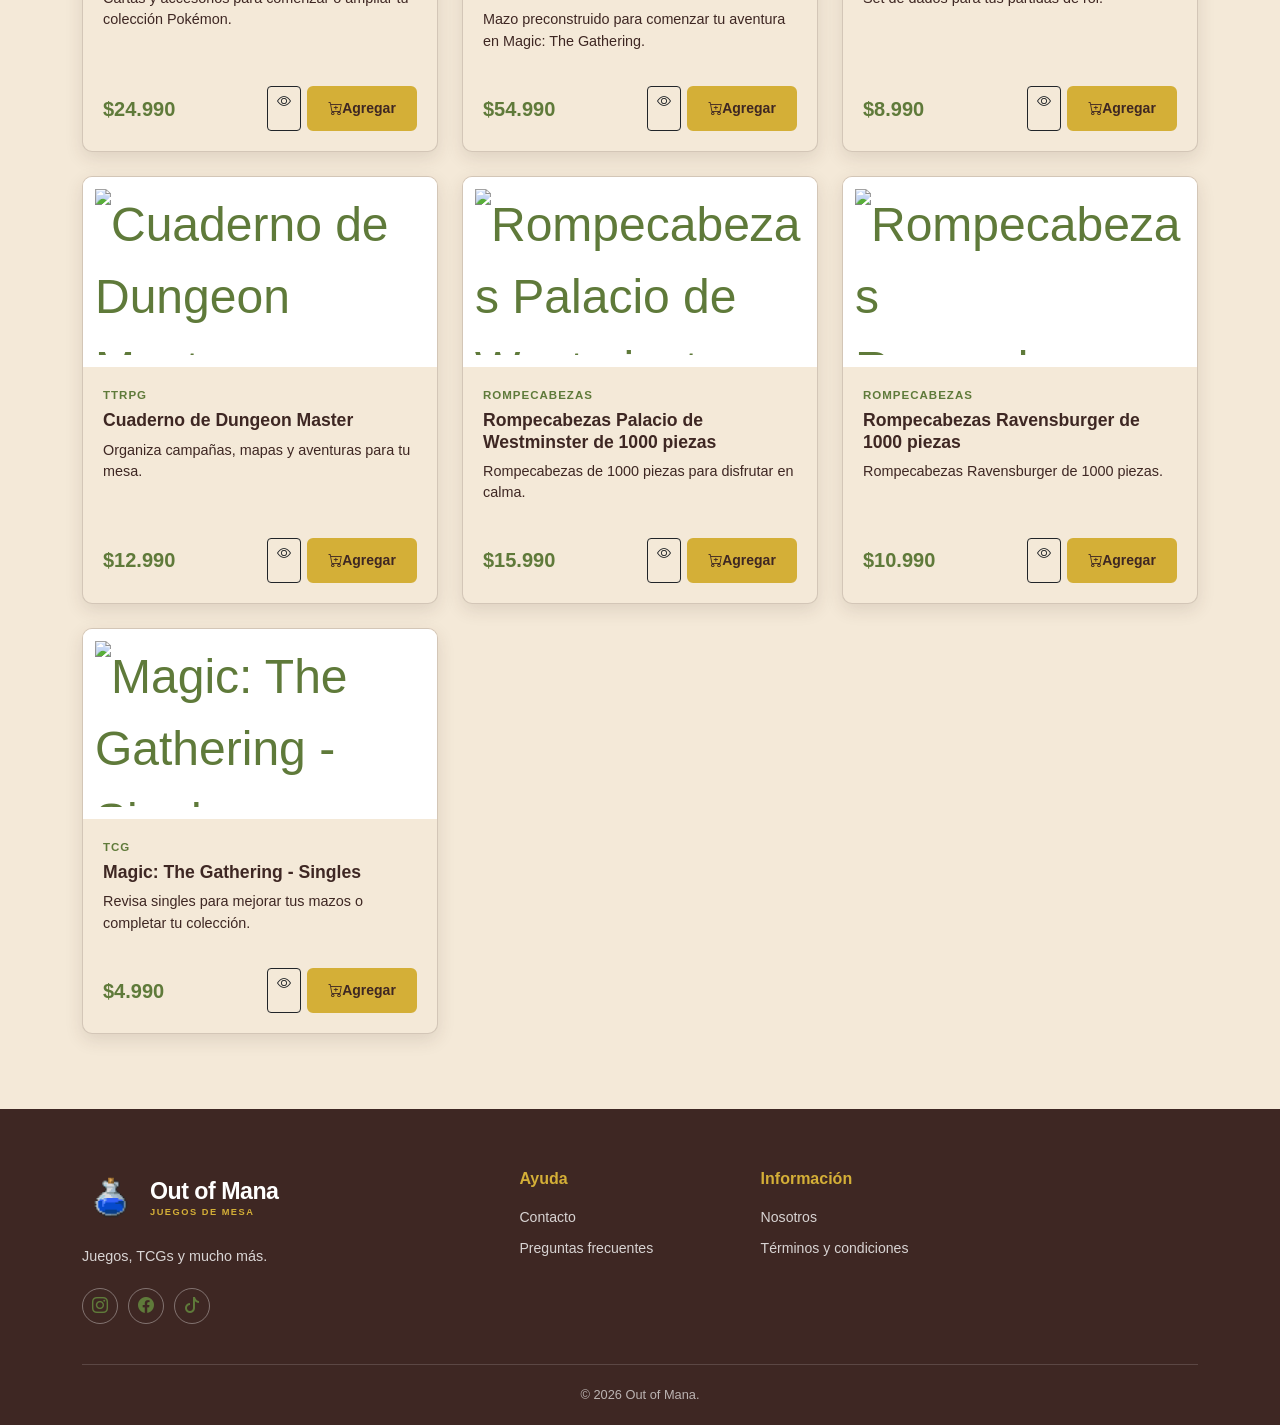
==== commit 8c753d38: "fix: update placeholder" ====
--- a/frontend/index.html
+++ b/frontend/index.html
@@ -204,7 +204,7 @@
                             <div class="hero-content">
                                 <span class="hero-small-title">ACCESORIOS Y COLECCIONES</span>
 
-                                <h1>Ni idea.<br> que poner</h1>
+                                <h1>Tus colecciones<br> y accesorios favoritos</h1>
                                 <p>Model kits, TTRPGs y accesorios.</p>
 
                                 <div class="hero-buttons">
--- a/frontend/css/styles.css
+++ b/frontend/css/styles.css
@@ -571,6 +571,8 @@
 }
 
 .product-card .card-body {
+    display: flex;
+    flex-direction: column;
     padding: 20px;
 }
 
@@ -854,6 +856,144 @@
     color: var(--forest-moss);
 }
 
+.catalog-page,
+.cart-page {
+    padding-top: 48px;
+    padding-bottom: 64px;
+}
+
+.catalog-page .section-heading,
+.cart-page-heading {
+    margin-bottom: 28px;
+}
+
+.catalog-page .section-heading h1,
+.cart-page-heading h1 {
+    margin: 4px 0 8px;
+    color: var(--primary);
+    font-weight: 800;
+}
+
+.catalog-toolbar-public {
+    display: grid;
+    grid-template-columns: minmax(220px, 1fr) 220px;
+    gap: 12px;
+    margin-bottom: 22px;
+}
+
+.catalog-feedback {
+    min-height: 0;
+    margin-bottom: 16px;
+    font-size: .9rem;
+}
+
+.catalog-feedback:not(:empty) {
+    padding: 10px 14px;
+    border-radius: 5px;
+}
+
+.catalog-feedback.success { background: #edf5e8; color: #42622b; }
+.catalog-feedback.error { background: #fae9e5; color: #8b3025; }
+
+.catalog-empty {
+    width: 100%;
+    padding: 56px 20px;
+    border: 1px dashed var(--border);
+    color: rgba(62, 39, 35, .7);
+    text-align: center;
+}
+
+.catalog-empty i { color: var(--forest-moss); font-size: 2.5rem; }
+.catalog-empty h3 { margin: 12px 0 6px; color: var(--primary); font-size: 1.1rem; }
+.catalog-empty p { margin: 0; }
+
+.product-card-image {
+    position: relative;
+    overflow: hidden;
+    display: grid;
+    place-items: center;
+    width: 100%;
+    height: 190px;
+    min-height: 190px;
+    background: #f4e9d8;
+    color: var(--forest-moss);
+    font-size: 3rem;
+}
+
+.product-card .product-card-image img {
+    position: absolute;
+    inset: 0;
+    display: block;
+    width: 100%;
+    height: 100%;
+    max-width: none;
+    max-height: 100%;
+    min-height: 0;
+    padding: 12px;
+    object-fit: contain;
+    object-position: center;
+    background-color: var(--white);
+}
+.product-card-footer { display: flex; align-items: center; justify-content: space-between; gap: 12px; width: 100%; margin-top: auto; padding-top: 18px; }
+.product-card-actions { display: flex; gap: 6px; }
+.product-card-footer .btn { white-space: nowrap; }
+.product-card-actions .btn-gold { min-width: 110px; }
+
+.product-detail-page { padding-top: 48px; padding-bottom: 64px; }
+.product-detail { display: grid; grid-template-columns: minmax(280px, .9fr) minmax(320px, 1.1fr); gap: 42px; align-items: center; padding: 28px; background: rgba(255,255,255,.8); border: 1px solid var(--border); border-radius: 6px; box-shadow: var(--shadow); }
+.product-detail-image { display: grid; place-items: center; min-height: 360px; overflow: hidden; background: var(--white); color: var(--forest-moss); font-size: 4rem; }
+.product-detail-image img { width: 100%; height: 360px; object-fit: contain; padding: 18px; }
+.product-detail-content .category { display: block; margin-bottom: 8px; }
+.product-detail-content h1 { margin: 0 0 16px; color: var(--primary); font-size: clamp(1.8rem, 4vw, 2.7rem); }
+.product-detail-description { color: rgba(62,39,35,.78); font-size: 1rem; line-height: 1.7; }
+.product-detail-meta { display: grid; gap: 7px; margin: 22px 0; color: rgba(62,39,35,.62); font-size: .82rem; }
+.product-detail-price { display: block; margin-bottom: 18px; color: var(--forest-moss); font-size: 1.7rem; }
+.back-to-catalog { display: block; margin-top: 18px; color: var(--primary); font-size: .88rem; }
+@media (max-width: 768px) { .product-detail { grid-template-columns: 1fr; gap: 24px; padding: 18px; } .product-detail-image, .product-detail-image img { min-height: 260px; height: 260px; } }
+
+.cart-page-layout {
+    display: grid;
+    grid-template-columns: minmax(0, 1fr) 320px;
+    gap: 24px;
+    align-items: start;
+}
+
+.cart-page-items,
+.cart-summary-panel {
+    padding: 24px;
+    background: rgba(255, 255, 255, .78);
+    border: 1px solid var(--border);
+    border-radius: 6px;
+    box-shadow: var(--shadow);
+}
+
+.cart-page-items .cart-item { display: flex; align-items: center; gap: 16px; padding: 18px 0; }
+.cart-page-items .cart-item:first-child { padding-top: 0; }
+.cart-item-image { display: grid; place-items: center; width: 78px; height: 78px; flex-shrink: 0; overflow: hidden; background: #f4e9d8; color: var(--forest-moss); font-size: 1.7rem; }
+.cart-item-image img { width: 100%; height: 100%; object-fit: contain; }
+.cart-item-info { flex: 1; min-width: 0; }
+.cart-item-info strong, .cart-item-info > span { display: block; }
+.cart-item-info strong { color: var(--primary); }
+.cart-item-info > span { margin-top: 3px; color: rgba(62, 39, 35, .65); font-size: .8rem; }
+.cart-item-controls { display: flex; align-items: center; gap: 5px; margin-top: 10px; }
+.cart-item-controls button { display: grid; place-items: center; width: 28px; height: 28px; border: 1px solid var(--border); background: transparent; color: var(--primary); cursor: pointer; }
+.cart-item-controls input { width: 46px; height: 28px; border: 1px solid var(--border); background: var(--white); color: var(--primary); text-align: center; }
+.cart-item-subtotal { margin-left: 12px; color: var(--primary); font-weight: 700; }
+.cart-remove { align-self: flex-start; border: 0; background: transparent; color: #9a392d; cursor: pointer; }
+.cart-summary-panel h2 { margin: 0 0 22px; color: var(--primary); font-size: 1.15rem; }
+.summary-line { display: flex; justify-content: space-between; padding: 12px 0; color: rgba(62, 39, 35, .75); border-bottom: 1px solid var(--border); }
+.summary-total { margin-bottom: 20px; color: var(--primary); font-size: 1.2rem; font-weight: 800; }
+.cart-summary-panel .btn { margin-bottom: 10px; }
+.continue-shopping { display: block; margin-top: 15px; color: var(--primary); font-size: .85rem; text-align: center; }
+.page-empty { min-height: 360px; }
+.page-empty h2 { margin: 12px 0 6px; color: var(--primary); font-size: 1.3rem; }
+.page-empty p { margin-bottom: 20px; }
+
+@media (max-width: 768px) {
+    .catalog-toolbar-public, .cart-page-layout { grid-template-columns: 1fr; }
+    .cart-page-items, .cart-summary-panel { padding: 18px; }
+}
+
 
 /* CONTACTO */
 
